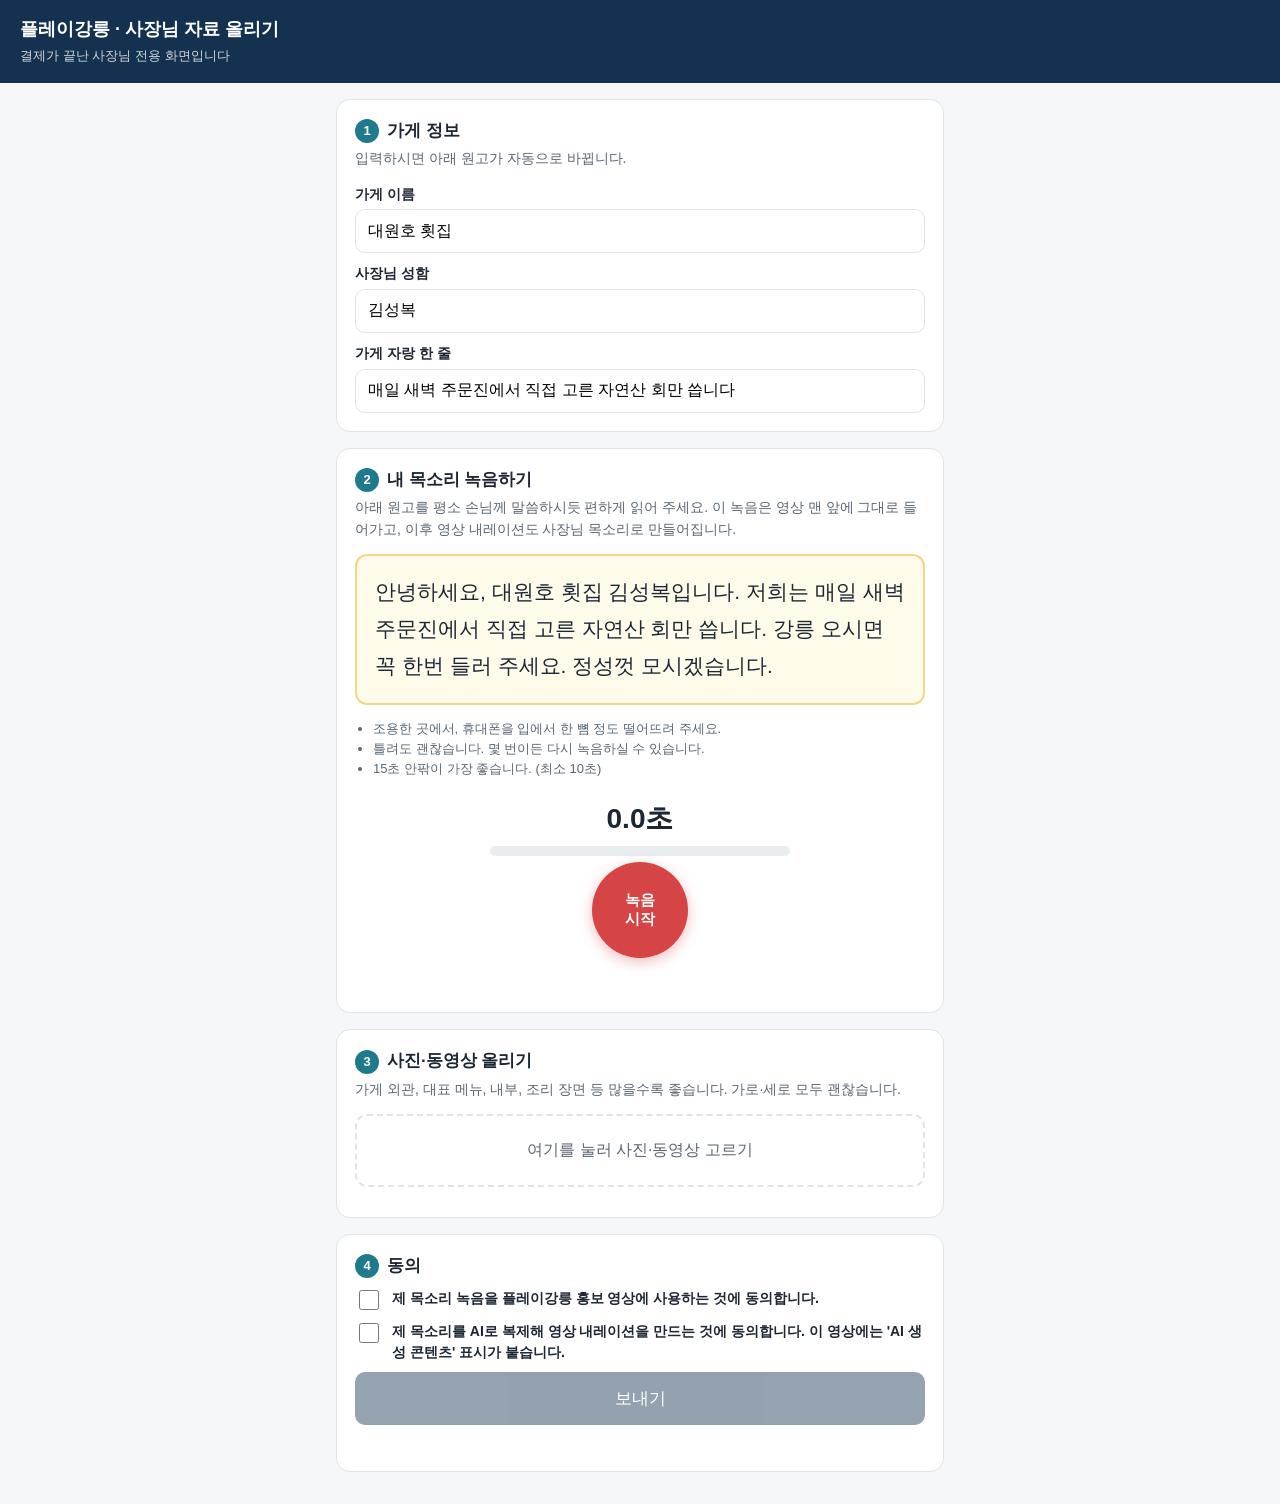
==== public/studio/index.html @ 4b30c41b "사장님 자료 올리기 화면(목소리 녹음·사진 동영상 올리기) 시험판 Co-Authored-By: Claude Opus 5.5 <noreply@anthropic.com> Claude-" ====
<!DOCTYPE html>
<html lang="ko">
<head>
<meta charset="utf-8">
<meta name="viewport" content="width=device-width,initial-scale=1">
<meta name="robots" content="noindex">
<title>사장님 자료 올리기 | 플레이강릉</title>
<style>
  :root{--navy:#14324f;--sea:#1f7a8c;--bg:#f5f7f9;--line:#dfe5ea;--red:#d64545;--ok:#2e8b57}
  *{box-sizing:border-box}
  body{margin:0;font-family:-apple-system,"Apple SD Gothic Neo","Malgun Gothic",sans-serif;background:var(--bg);color:#1c2733;line-height:1.55}
  header{background:var(--navy);color:#fff;padding:16px 20px}
  header b{font-size:18px}
  header small{display:block;opacity:.8;margin-top:2px}
  main{max-width:640px;margin:0 auto;padding:16px}
  .card{background:#fff;border:1px solid var(--line);border-radius:14px;padding:18px;margin-bottom:16px}
  h2{font-size:17px;margin:0 0 4px;display:flex;gap:8px;align-items:center}
  h2 .n{background:var(--sea);color:#fff;border-radius:50%;width:24px;height:24px;font-size:13px;display:inline-flex;align-items:center;justify-content:center}
  .desc{color:#5a6773;font-size:14px;margin:0 0 14px}
  label{display:block;font-size:14px;font-weight:600;margin:10px 0 4px}
  input[type=text]{width:100%;padding:12px;border:1px solid var(--line);border-radius:10px;font-size:16px}
  .script{background:#fffbea;border:2px solid #f0d78c;border-radius:12px;padding:18px;font-size:21px;line-height:1.75;font-weight:500;margin:14px 0}
  .tips{font-size:13px;color:#5a6773;margin:0;padding-left:18px}
  .recbox{text-align:center;padding:8px 0}
  .recbtn{width:96px;height:96px;border-radius:50%;border:0;background:var(--red);color:#fff;font-size:15px;font-weight:700;cursor:pointer;box-shadow:0 4px 14px rgba(214,69,69,.35)}
  .recbtn.on{animation:pulse 1.2s infinite}
  @keyframes pulse{50%{box-shadow:0 0 0 14px rgba(214,69,69,.12)}}
  .timer{font-size:28px;font-variant-numeric:tabular-nums;margin:10px 0 4px;font-weight:700}
  .meter{height:10px;background:#e8edf1;border-radius:6px;overflow:hidden;margin:6px auto;max-width:300px}
  .meter i{display:block;height:100%;width:0;background:var(--ok);transition:width .08s}
  .msg{font-size:14px;margin-top:8px;min-height:20px}
  .msg.bad{color:var(--red)} .msg.good{color:var(--ok)}
  audio{width:100%;margin-top:10px}
  .btn{display:inline-block;padding:12px 18px;border-radius:10px;border:1px solid var(--line);background:#fff;font-size:15px;cursor:pointer}
  .btn.main{background:var(--navy);color:#fff;border:0;width:100%;font-size:17px;padding:15px}
  .btn:disabled{opacity:.45;cursor:not-allowed}
  .drop{border:2px dashed var(--line);border-radius:12px;padding:22px;text-align:center;color:#5a6773;cursor:pointer}
  .thumbs{display:grid;grid-template-columns:repeat(3,1fr);gap:8px;margin-top:12px}
  .thumbs div{position:relative;aspect-ratio:1;border-radius:8px;overflow:hidden;background:#eee}
  .thumbs img,.thumbs video{width:100%;height:100%;object-fit:cover}
  .thumbs span{position:absolute;left:4px;bottom:4px;background:rgba(0,0,0,.6);color:#fff;font-size:11px;padding:1px 5px;border-radius:4px}
  .agree{display:flex;gap:10px;align-items:flex-start;font-size:14px;margin:8px 0}
  .agree input{width:20px;height:20px;margin-top:2px;flex:none}
  .hidden{display:none}
</style>
</head>
<body>
<header><b>플레이강릉 · 사장님 자료 올리기</b><small>결제가 끝난 사장님 전용 화면입니다</small></header>
<main>

<section class="card">
  <h2><span class="n">1</span>가게 정보</h2>
  <p class="desc">입력하시면 아래 원고가 자동으로 바뀝니다.</p>
  <label for="shop">가게 이름</label>
  <input id="shop" type="text" value="대원호 횟집">
  <label for="owner">사장님 성함</label>
  <input id="owner" type="text" value="김성복">
  <label for="pride">가게 자랑 한 줄</label>
  <input id="pride" type="text" value="매일 새벽 주문진에서 직접 고른 자연산 회만 씁니다">
</section>

<section class="card">
  <h2><span class="n">2</span>내 목소리 녹음하기</h2>
  <p class="desc">아래 원고를 평소 손님께 말씀하시듯 편하게 읽어 주세요. 이 녹음은 영상 맨 앞에 그대로 들어가고, 이후 영상 내레이션도 사장님 목소리로 만들어집니다.</p>
  <div class="script" id="script"></div>
  <ul class="tips">
    <li>조용한 곳에서, 휴대폰을 입에서 한 뼘 정도 떨어뜨려 주세요.</li>
    <li>틀려도 괜찮습니다. 몇 번이든 다시 녹음하실 수 있습니다.</li>
    <li>15초 안팎이 가장 좋습니다. (최소 10초)</li>
  </ul>
  <div class="recbox">
    <div class="timer" id="timer">0.0초</div>
    <div class="meter"><i id="level"></i></div>
    <button class="recbtn" id="rec">녹음<br>시작</button>
    <div class="msg" id="recmsg"></div>
    <audio id="play" controls class="hidden"></audio>
  </div>
</section>

<section class="card">
  <h2><span class="n">3</span>사진·동영상 올리기</h2>
  <p class="desc">가게 외관, 대표 메뉴, 내부, 조리 장면 등 많을수록 좋습니다. 가로·세로 모두 괜찮습니다.</p>
  <div class="drop" id="drop">여기를 눌러 사진·동영상 고르기</div>
  <input id="files" type="file" accept="image/*,video/*" multiple class="hidden">
  <div class="thumbs" id="thumbs"></div>
</section>

<section class="card">
  <h2><span class="n">4</span>동의</h2>
  <label class="agree"><input type="checkbox" id="c1"><span>제 목소리 녹음을 플레이강릉 홍보 영상에 사용하는 것에 동의합니다.</span></label>
  <label class="agree"><input type="checkbox" id="c2"><span>제 목소리를 AI로 복제해 영상 내레이션을 만드는 것에 동의합니다. 이 영상에는 'AI 생성 콘텐츠' 표시가 붙습니다.</span></label>
  <button class="btn main" id="send" disabled>보내기</button>
  <div class="msg" id="sendmsg"></div>
</section>

</main>
<script>
const $=id=>document.getElementById(id);
const MIN=10, MAX=25;
let blob=null, files=[];

function makeScript(){
  const s=$('shop').value.trim()||'○○', o=$('owner').value.trim()||'○○○', p=$('pride').value.trim()||'정성을 다해 손님을 모십니다';
  $('script').textContent=`안녕하세요, ${s} ${o}입니다. 저희는 ${p.replace(/[.。]$/,'')}. 강릉 오시면 꼭 한번 들러 주세요. 정성껏 모시겠습니다.`;
}
['shop','owner','pride'].forEach(i=>$(i).addEventListener('input',makeScript));
makeScript();

let rec, stream, chunks, t0, tick, ctx, analyser;
$('rec').onclick=async()=>{
  if(rec&&rec.state==='recording'){rec.stop();return;}
  try{stream=await navigator.mediaDevices.getUserMedia({audio:{echoCancellation:true,noiseSuppression:true}});}
  catch(e){msg('recmsg','마이크 사용을 허용해 주셔야 녹음할 수 있습니다.','bad');return;}
  ctx=new AudioContext(); analyser=ctx.createAnalyser(); analyser.fftSize=512;
  ctx.createMediaStreamSource(stream).connect(analyser);
  const buf=new Uint8Array(analyser.fftSize); let peak=0;
  chunks=[]; rec=new MediaRecorder(stream);
  rec.ondataavailable=e=>chunks.push(e.data);
  rec.onstop=()=>{
    clearInterval(tick); stream.getTracks().forEach(t=>t.stop()); ctx.close();
    $('rec').classList.remove('on'); $('rec').innerHTML='다시<br>녹음';
    const sec=(performance.now()-t0)/1000;
    blob=new Blob(chunks,{type:rec.mimeType});
    $('play').src=URL.createObjectURL(blob); $('play').classList.remove('hidden');
    if(sec<MIN){blob=null;msg('recmsg',`${sec.toFixed(1)}초로 짧습니다. 10초 이상 되도록 천천히 다시 읽어 주세요.`,'bad');}
    else if(peak<0.08){blob=null;msg('recmsg','소리가 너무 작게 녹음됐습니다. 휴대폰을 조금 더 가까이 대고 다시 녹음해 주세요.','bad');}
    else msg('recmsg',`잘 녹음됐습니다 (${sec.toFixed(1)}초). 들어 보시고 마음에 안 드시면 다시 녹음하세요.`,'good');
    check();
  };
  rec.start(); t0=performance.now();
  $('rec').classList.add('on'); $('rec').innerHTML='녹음<br>끝내기'; $('play').classList.add('hidden'); msg('recmsg','녹음 중입니다. 원고를 읽어 주세요.');
  tick=setInterval(()=>{
    const sec=(performance.now()-t0)/1000; $('timer').textContent=sec.toFixed(1)+'초';
    analyser.getByteTimeDomainData(buf); let m=0; for(const v of buf)m=Math.max(m,Math.abs(v-128)/128);
    peak=Math.max(peak,m); $('level').style.width=Math.min(100,m*160)+'%';
    if(sec>=MAX)rec.stop();
  },80);
};

$('drop').onclick=()=>$('files').click();
$('files').onchange=e=>{
  for(const f of e.target.files){
    files.push(f);
    const d=document.createElement('div'), u=URL.createObjectURL(f);
    d.innerHTML=f.type.startsWith('video')?`<video src="${u}" muted></video><span>동영상</span>`:`<img src="${u}">`;
    $('thumbs').appendChild(d);
  }
  $('drop').textContent=`${files.length}개 골랐습니다 · 눌러서 더 추가`; check();
};
['c1','c2'].forEach(i=>$(i).onchange=check);
function check(){$('send').disabled=!(blob&&files.length&&$('c1').checked&&$('c2').checked);}
function msg(id,t,c){$(id).textContent=t;$(id).className='msg'+(c?' '+c:'');}

$('send').onclick=()=>{
  // 받는 서버(비즈펍) 연결 전: 지금은 보내지 않고 안내만 한다.
  msg('sendmsg','시험 화면입니다. 받는 곳(서버) 연결 후 실제로 전송됩니다.','bad');
};
</script>
</body>
</html>
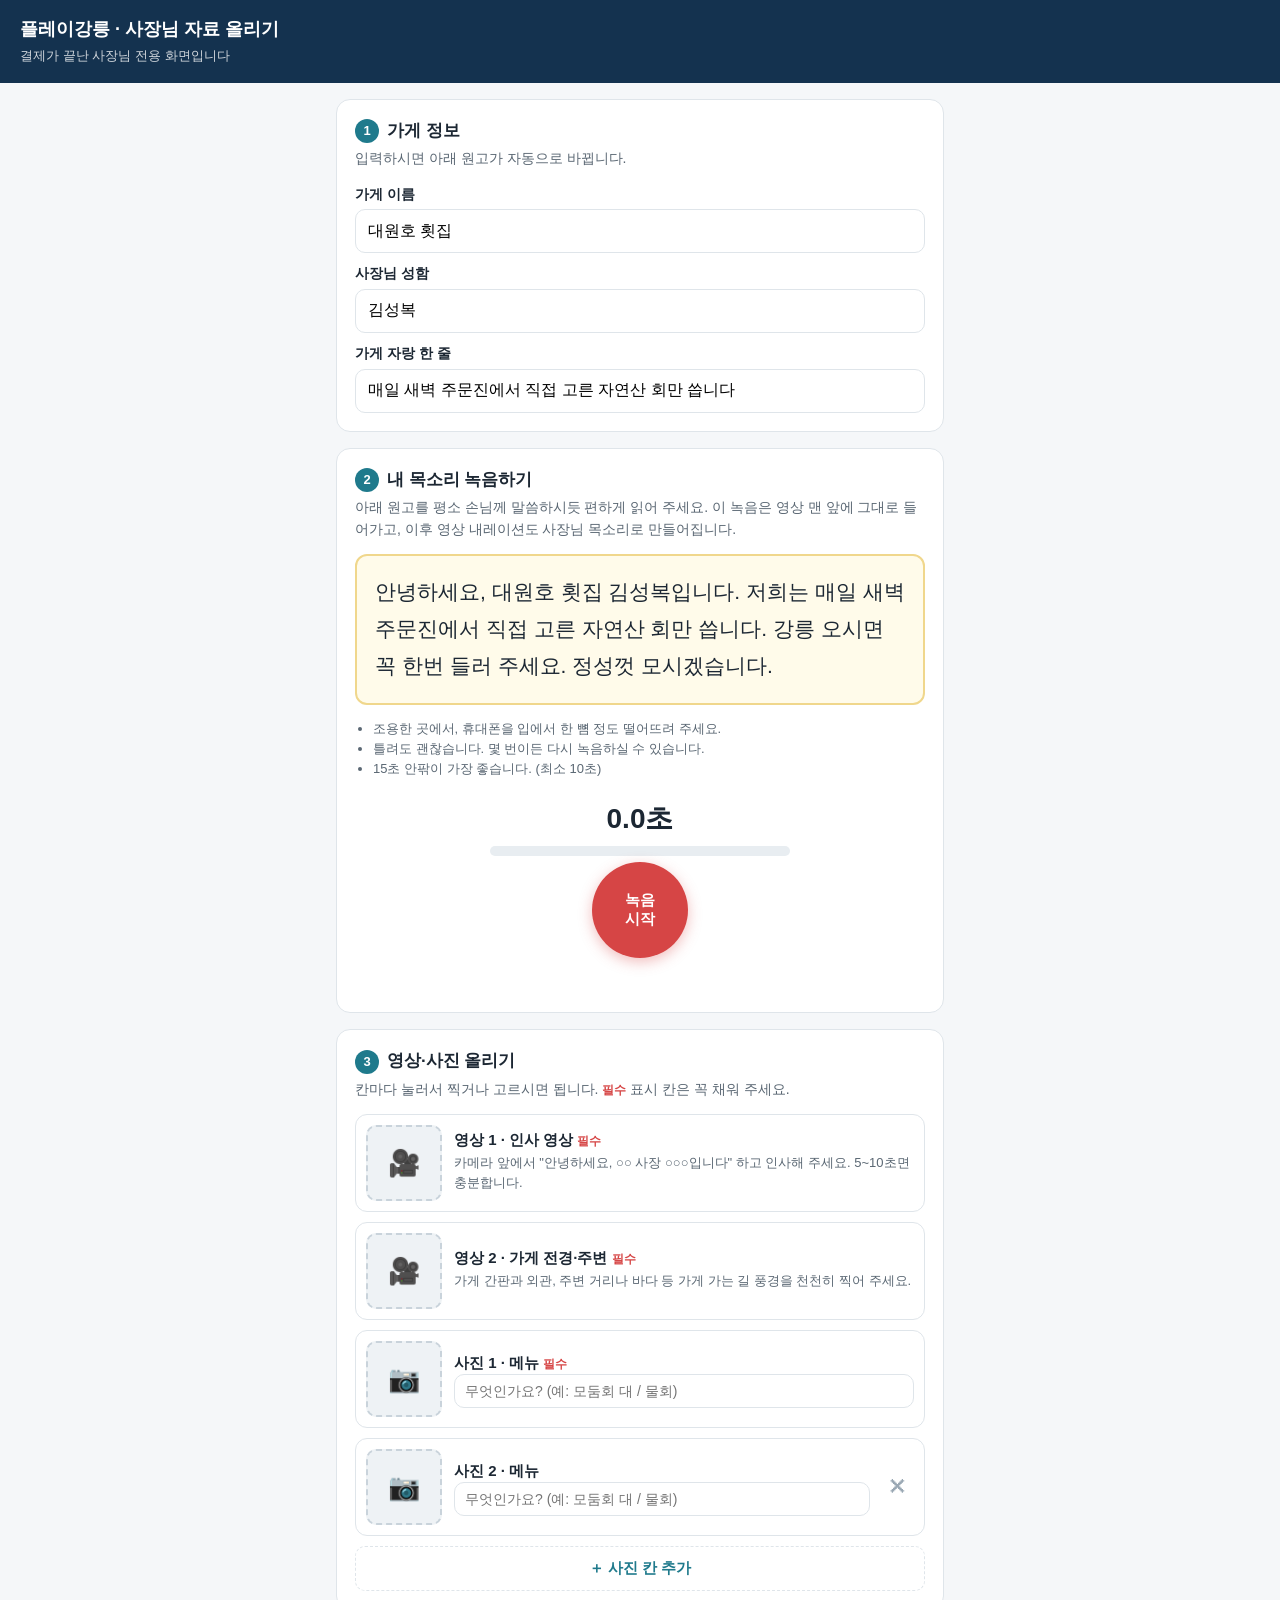
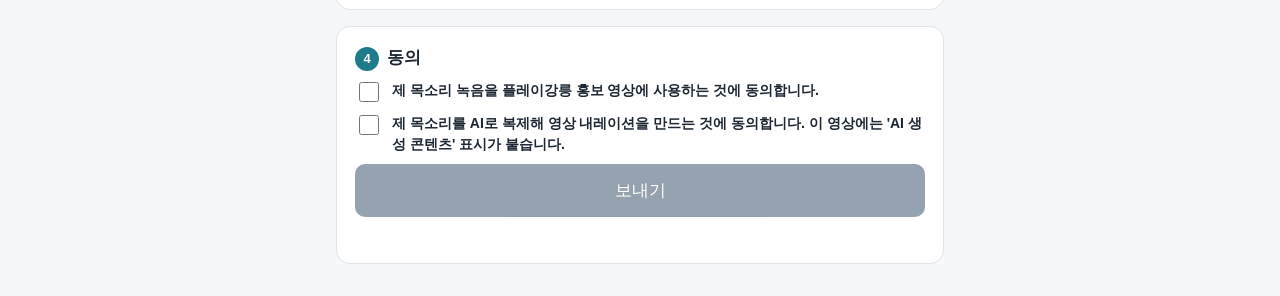
==== commit 2de31874: "자료 올리기: 영상1 인사·영상2 전경·사진 칸별 올리기, 사진 칸 추가 Co-Authored-By: Claude Opus 5.5 <noreply@anthropic.com> Cla" ====
--- a/public/studio/index.html
+++ b/public/studio/index.html
@@ -39,6 +39,17 @@
   .thumbs div{position:relative;aspect-ratio:1;border-radius:8px;overflow:hidden;background:#eee}
   .thumbs img,.thumbs video{width:100%;height:100%;object-fit:cover}
   .thumbs span{position:absolute;left:4px;bottom:4px;background:rgba(0,0,0,.6);color:#fff;font-size:11px;padding:1px 5px;border-radius:4px}
+  .slot{display:flex;gap:12px;align-items:center;border:1px solid var(--line);border-radius:12px;padding:10px;margin-bottom:10px}
+  .slot .pv{width:76px;height:76px;flex:none;border-radius:10px;background:#eef2f5;border:2px dashed #c9d3db;display:flex;align-items:center;justify-content:center;font-size:26px;color:#9aa8b4;overflow:hidden;cursor:pointer}
+  .slot .pv.done{border:0}
+  .slot .pv img,.slot .pv video{width:100%;height:100%;object-fit:cover}
+  .slot .tx{flex:1;min-width:0}
+  .slot .tt{font-weight:700;font-size:15px}
+  .slot .gd{font-size:13px;color:#5a6773;margin:2px 0 6px}
+  .slot input[type=text]{padding:8px 10px;font-size:14px}
+  .slot .x{border:0;background:none;color:#9aa8b4;font-size:20px;cursor:pointer;flex:none}
+  .req{color:var(--red);font-size:12px;font-weight:700}
+  .btn.add{width:100%;border-style:dashed;color:var(--sea);font-weight:600}
   .agree{display:flex;gap:10px;align-items:flex-start;font-size:14px;margin:8px 0}
   .agree input{width:20px;height:20px;margin-top:2px;flex:none}
   .hidden{display:none}
@@ -78,11 +89,10 @@
 </section>
 
 <section class="card">
-  <h2><span class="n">3</span>사진·동영상 올리기</h2>
-  <p class="desc">가게 외관, 대표 메뉴, 내부, 조리 장면 등 많을수록 좋습니다. 가로·세로 모두 괜찮습니다.</p>
-  <div class="drop" id="drop">여기를 눌러 사진·동영상 고르기</div>
-  <input id="files" type="file" accept="image/*,video/*" multiple class="hidden">
-  <div class="thumbs" id="thumbs"></div>
+  <h2><span class="n">3</span>영상·사진 올리기</h2>
+  <p class="desc">칸마다 눌러서 찍거나 고르시면 됩니다. <b class="req">필수</b> 표시 칸은 꼭 채워 주세요.</p>
+  <div id="slots"></div>
+  <button class="btn add" id="addPhoto">＋ 사진 칸 추가</button>
 </section>
 
 <section class="card">
@@ -97,7 +107,7 @@
 <script>
 const $=id=>document.getElementById(id);
 const MIN=10, MAX=25;
-let blob=null, files=[];
+let blob=null;
 
 function makeScript(){
   const s=$('shop').value.trim()||'○○', o=$('owner').value.trim()||'○○○', p=$('pride').value.trim()||'정성을 다해 손님을 모십니다';
@@ -137,18 +147,37 @@
   },80);
 };
 
-$('drop').onclick=()=>$('files').click();
-$('files').onchange=e=>{
-  for(const f of e.target.files){
-    files.push(f);
-    const d=document.createElement('div'), u=URL.createObjectURL(f);
-    d.innerHTML=f.type.startsWith('video')?`<video src="${u}" muted></video><span>동영상</span>`:`<img src="${u}">`;
-    $('thumbs').appendChild(d);
-  }
-  $('drop').textContent=`${files.length}개 골랐습니다 · 눌러서 더 추가`; check();
-};
+const slots=[];
+const SLOT_DEF=[
+  {kind:'video',title:'영상 1 · 인사 영상',guide:'카메라 앞에서 "안녕하세요, ○○ 사장 ○○○입니다" 하고 인사해 주세요. 5~10초면 충분합니다.',req:true,capture:'user'},
+  {kind:'video',title:'영상 2 · 가게 전경·주변',guide:'가게 간판과 외관, 주변 거리나 바다 등 가게 가는 길 풍경을 천천히 찍어 주세요.',req:true,capture:'environment'},
+  {kind:'photo',title:'사진 1 · 메뉴',req:true},
+  {kind:'photo',title:'사진 2 · 메뉴',req:false},
+];
+let photoNo=0;
+function addSlot(def){
+  if(def.kind==='photo'){photoNo++; def.title=def.title||`사진 ${photoNo}`;}
+  const o={...def,file:null}; slots.push(o);
+  const el=document.createElement('div'); el.className='slot';
+  const accept=o.kind==='video'?'video/*':'image/*';
+  el.innerHTML=`<div class="pv">${o.kind==='video'?'🎥':'📷'}</div>
+    <div class="tx"><div class="tt">${o.title} ${o.req?'<span class="req">필수</span>':''}</div>
+    ${o.guide?`<div class="gd">${o.guide}</div>`:''}
+    ${o.kind==='photo'?'<input type="text" placeholder="무엇인가요? (예: 모둠회 대 / 물회)">':''}</div>
+    ${o.req?'':'<button class="x" title="칸 빼기">✕</button>'}
+    <input type="file" accept="${accept}" class="hidden" ${o.capture?`capture="${o.capture}"`:''}>`;
+  const fi=el.querySelector('input[type=file]'), pv=el.querySelector('.pv');
+  pv.onclick=()=>fi.click();
+  fi.onchange=()=>{const f=fi.files[0]; if(!f)return; o.file=f; const u=URL.createObjectURL(f);
+    pv.className='pv done'; pv.innerHTML=o.kind==='video'?`<video src="${u}" muted playsinline></video>`:`<img src="${u}">`; check();};
+  const cap=el.querySelector('input[type=text]'); if(cap)cap.oninput=()=>o.caption=cap.value;
+  const x=el.querySelector('.x'); if(x)x.onclick=()=>{slots.splice(slots.indexOf(o),1); el.remove(); check();};
+  $('slots').appendChild(el);
+}
+SLOT_DEF.forEach(addSlot);
+$('addPhoto').onclick=()=>addSlot({kind:'photo'});
 ['c1','c2'].forEach(i=>$(i).onchange=check);
-function check(){$('send').disabled=!(blob&&files.length&&$('c1').checked&&$('c2').checked);}
+function check(){$('send').disabled=!(blob&&slots.every(o=>!o.req||o.file)&&$('c1').checked&&$('c2').checked);}
 function msg(id,t,c){$(id).textContent=t;$(id).className='msg'+(c?' '+c:'');}
 
 $('send').onclick=()=>{
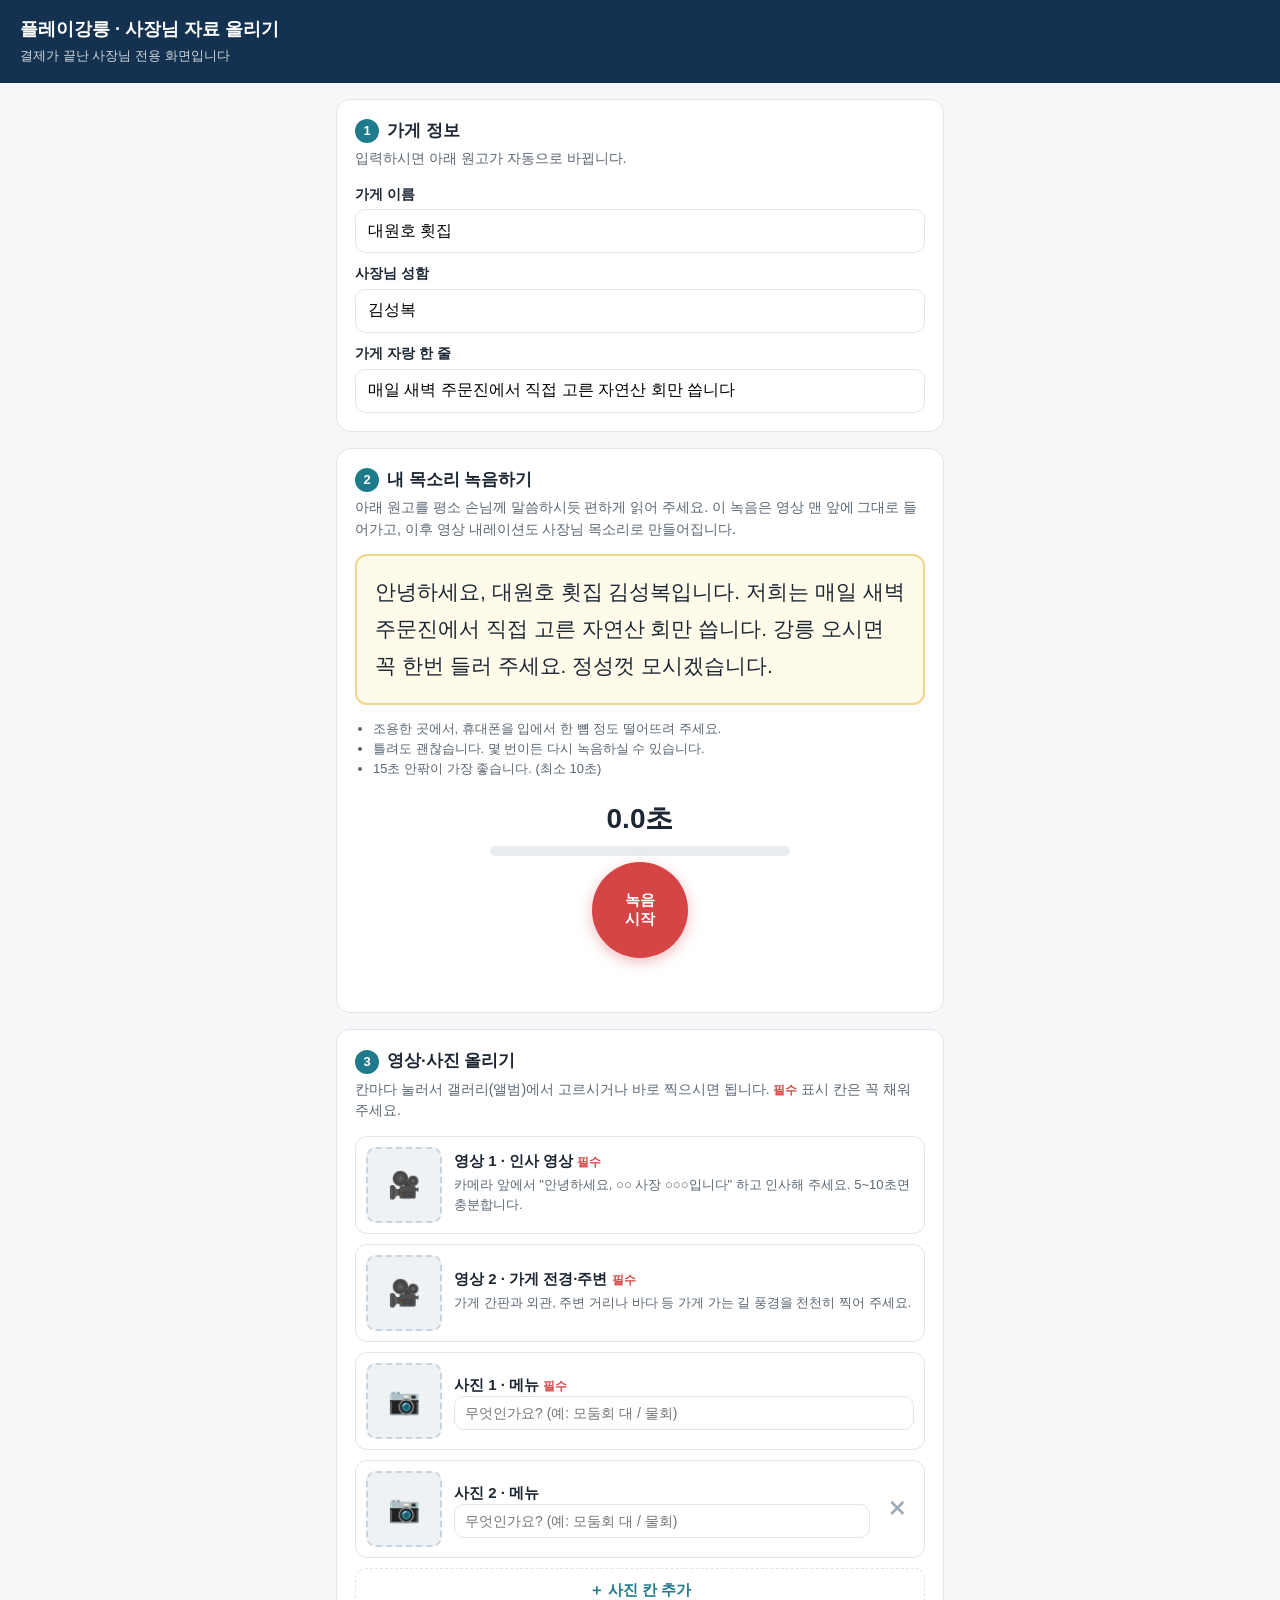
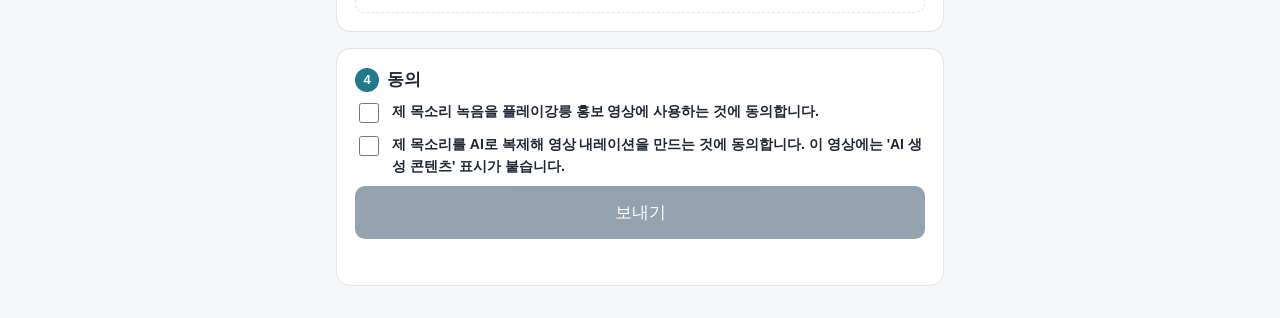
==== commit aea9faf8: "자료 올리기: 영상도 갤러리에서 고를 수 있게(카메라 고정 해제) Co-Authored-By: Claude Opus 5.5 <noreply@anthropic.com> Claude-" ====
--- a/public/studio/index.html
+++ b/public/studio/index.html
@@ -90,7 +90,7 @@
 
 <section class="card">
   <h2><span class="n">3</span>영상·사진 올리기</h2>
-  <p class="desc">칸마다 눌러서 찍거나 고르시면 됩니다. <b class="req">필수</b> 표시 칸은 꼭 채워 주세요.</p>
+  <p class="desc">칸마다 눌러서 갤러리(앨범)에서 고르시거나 바로 찍으시면 됩니다. <b class="req">필수</b> 표시 칸은 꼭 채워 주세요.</p>
   <div id="slots"></div>
   <button class="btn add" id="addPhoto">＋ 사진 칸 추가</button>
 </section>
@@ -134,7 +134,7 @@
     $('play').src=URL.createObjectURL(blob); $('play').classList.remove('hidden');
     if(sec<MIN){blob=null;msg('recmsg',`${sec.toFixed(1)}초로 짧습니다. 10초 이상 되도록 천천히 다시 읽어 주세요.`,'bad');}
     else if(peak<0.08){blob=null;msg('recmsg','소리가 너무 작게 녹음됐습니다. 휴대폰을 조금 더 가까이 대고 다시 녹음해 주세요.','bad');}
-    else msg('recmsg',`잘 녹음됐습니다 (${sec.toFixed(1)}초). 들어 보시고 마음에 안 드시면 다시 녹음하세요.`,'good');
+    else {voiceSec=sec.toFixed(1); msg('recmsg',`잘 녹음됐습니다 (${sec.toFixed(1)}초). 들어 보시고 마음에 안 드시면 다시 녹음하세요.`,'good');}
     check();
   };
   rec.start(); t0=performance.now();
@@ -149,8 +149,8 @@
 
 const slots=[];
 const SLOT_DEF=[
-  {kind:'video',title:'영상 1 · 인사 영상',guide:'카메라 앞에서 "안녕하세요, ○○ 사장 ○○○입니다" 하고 인사해 주세요. 5~10초면 충분합니다.',req:true,capture:'user'},
-  {kind:'video',title:'영상 2 · 가게 전경·주변',guide:'가게 간판과 외관, 주변 거리나 바다 등 가게 가는 길 풍경을 천천히 찍어 주세요.',req:true,capture:'environment'},
+  {kind:'video',title:'영상 1 · 인사 영상',guide:'카메라 앞에서 "안녕하세요, ○○ 사장 ○○○입니다" 하고 인사해 주세요. 5~10초면 충분합니다.',req:true},
+  {kind:'video',title:'영상 2 · 가게 전경·주변',guide:'가게 간판과 외관, 주변 거리나 바다 등 가게 가는 길 풍경을 천천히 찍어 주세요.',req:true},
   {kind:'photo',title:'사진 1 · 메뉴',req:true},
   {kind:'photo',title:'사진 2 · 메뉴',req:false},
 ];
@@ -165,7 +165,7 @@
     ${o.guide?`<div class="gd">${o.guide}</div>`:''}
     ${o.kind==='photo'?'<input type="text" placeholder="무엇인가요? (예: 모둠회 대 / 물회)">':''}</div>
     ${o.req?'':'<button class="x" title="칸 빼기">✕</button>'}
-    <input type="file" accept="${accept}" class="hidden" ${o.capture?`capture="${o.capture}"`:''}>`;
+    <input type="file" accept="${accept}" class="hidden">`;
   const fi=el.querySelector('input[type=file]'), pv=el.querySelector('.pv');
   pv.onclick=()=>fi.click();
   fi.onchange=()=>{const f=fi.files[0]; if(!f)return; o.file=f; const u=URL.createObjectURL(f);
@@ -180,10 +180,45 @@
 function check(){$('send').disabled=!(blob&&slots.every(o=>!o.req||o.file)&&$('c1').checked&&$('c2').checked);}
 function msg(id,t,c){$(id).textContent=t;$(id).className='msg'+(c?' '+c:'');}
 
-$('send').onclick=()=>{
-  // 받는 서버(비즈펍) 연결 전: 지금은 보내지 않고 안내만 한다.
-  msg('sendmsg','시험 화면입니다. 받는 곳(서버) 연결 후 실제로 전송됩니다.','bad');
+// ── 보내기: 구글 드라이브 '플레이강릉/01_촬영원본/가게이름/' 으로 ──
+const API='https://script.google.com/macros/s/AKfycbwg13lnYXOYqJgMWF-jXnUqctoZQfSInuUu_42goIrSCI1JF9vPFpZdC0v_Jk_APPlM/exec';
+const CODE=new URLSearchParams(location.search).get('c')||'';
+const CHUNK=4*1024*1024; // 256KB의 배수여야 한다
+async function api(o){
+  const r=await fetch(API,{method:'POST',body:JSON.stringify({code:CODE,...o})});
+  const j=await r.json(); if(!j.ok)throw new Error(j.error||'오류'); return j;
+}
+function b64(buf){let s='';const a=new Uint8Array(buf);for(let i=0;i<a.length;i+=0x8000)s+=String.fromCharCode.apply(null,a.subarray(i,i+0x8000));return btoa(s);}
+function ext(f){const m=(f.name||'').match(/\.[a-z0-9]+$/i);if(m)return m[0].toLowerCase();
+  const t=f.type||'';return t.includes('mp4')?(t.startsWith('audio')?'.m4a':'.mp4'):t.includes('webm')?'.webm':t.includes('ogg')?'.ogg':t.includes('png')?'.png':t.includes('jpeg')?'.jpg':'';}
+async function upload(file,kind,name,onp){
+  const st=await api({action:'start',kind,name,mime:file.type,size:file.size});
+  for(let pos=0;pos<file.size;){
+    const part=file.slice(pos,pos+CHUNK);
+    const r=await api({action:'chunk',session:st.session,start:pos,total:file.size,mime:file.type,data:b64(await part.arrayBuffer())});
+    pos+=part.size; onp(part.size); if(r.done)break;
+  }
+}
+let voiceSec=0;
+$('send').onclick=async()=>{
+  if(!CODE){msg('sendmsg','가게 전용 주소로 들어오셔야 보낼 수 있습니다. 플레이강릉에서 보내 드린 주소를 눌러 주세요.','bad');return;}
+  const d=new Date(),z=n=>String(n).padStart(2,'0'); const stamp=`${d.getFullYear()}${z(d.getMonth()+1)}${z(d.getDate())}-${z(d.getHours())}${z(d.getMinutes())}`;
+  const jobs=[{file:blob,kind:'voice',name:`목소리_${stamp}${ext(blob)}`}];
+  let pn=0;
+  for(const o of slots){ if(!o.file)continue;
+    if(o.kind==='video') jobs.push({file:o.file,kind:'video',name:`${o.title.split(' · ')[0].replace(' ','')}_${o.title.split(' · ')[1]||''}_${stamp}${ext(o.file)}`});
+    else {pn++; const cap=(o.caption||'').trim()||(o.title.split(' · ')[1]||'사진');
+      jobs.push({file:o.file,kind:'photo',name:`사진${String(pn).padStart(2,'0')}_${cap}_${stamp}${ext(o.file)}`});}
+  }
+  const total=jobs.reduce((a,j)=>a+j.file.size,0); let done=0;
+  $('send').disabled=true;
+  try{
+    for(const j of jobs){ await upload(j.file,j.kind,j.name,n=>{done+=n;msg('sendmsg',`보내는 중… ${Math.round(done/total*100)}% (${j.name.split('_')[0]})`);}); }
+    await api({action:'done',owner:$('owner').value,pride:$('pride').value,script:$('script').textContent,voiceSec,c1:$('c1').checked,c2:$('c2').checked,files:jobs.map(j=>j.name)});
+    msg('sendmsg','다 보냈습니다. 감사합니다! 영상이 만들어지면 확인 연락을 드리겠습니다.','good');
+  }catch(e){ msg('sendmsg','보내다가 멈췄습니다: '+e.message+' — 잠시 뒤 다시 눌러 주세요.','bad'); $('send').disabled=false; }
 };
+if(CODE) api({action:'info'}).then(j=>{ $('shop').value=j.name; $('shop').readOnly=true; if(j.owner)$('owner').value=j.owner; makeScript(); }).catch(e=>msg('sendmsg',e.message,'bad'));
 </script>
 </body>
 </html>
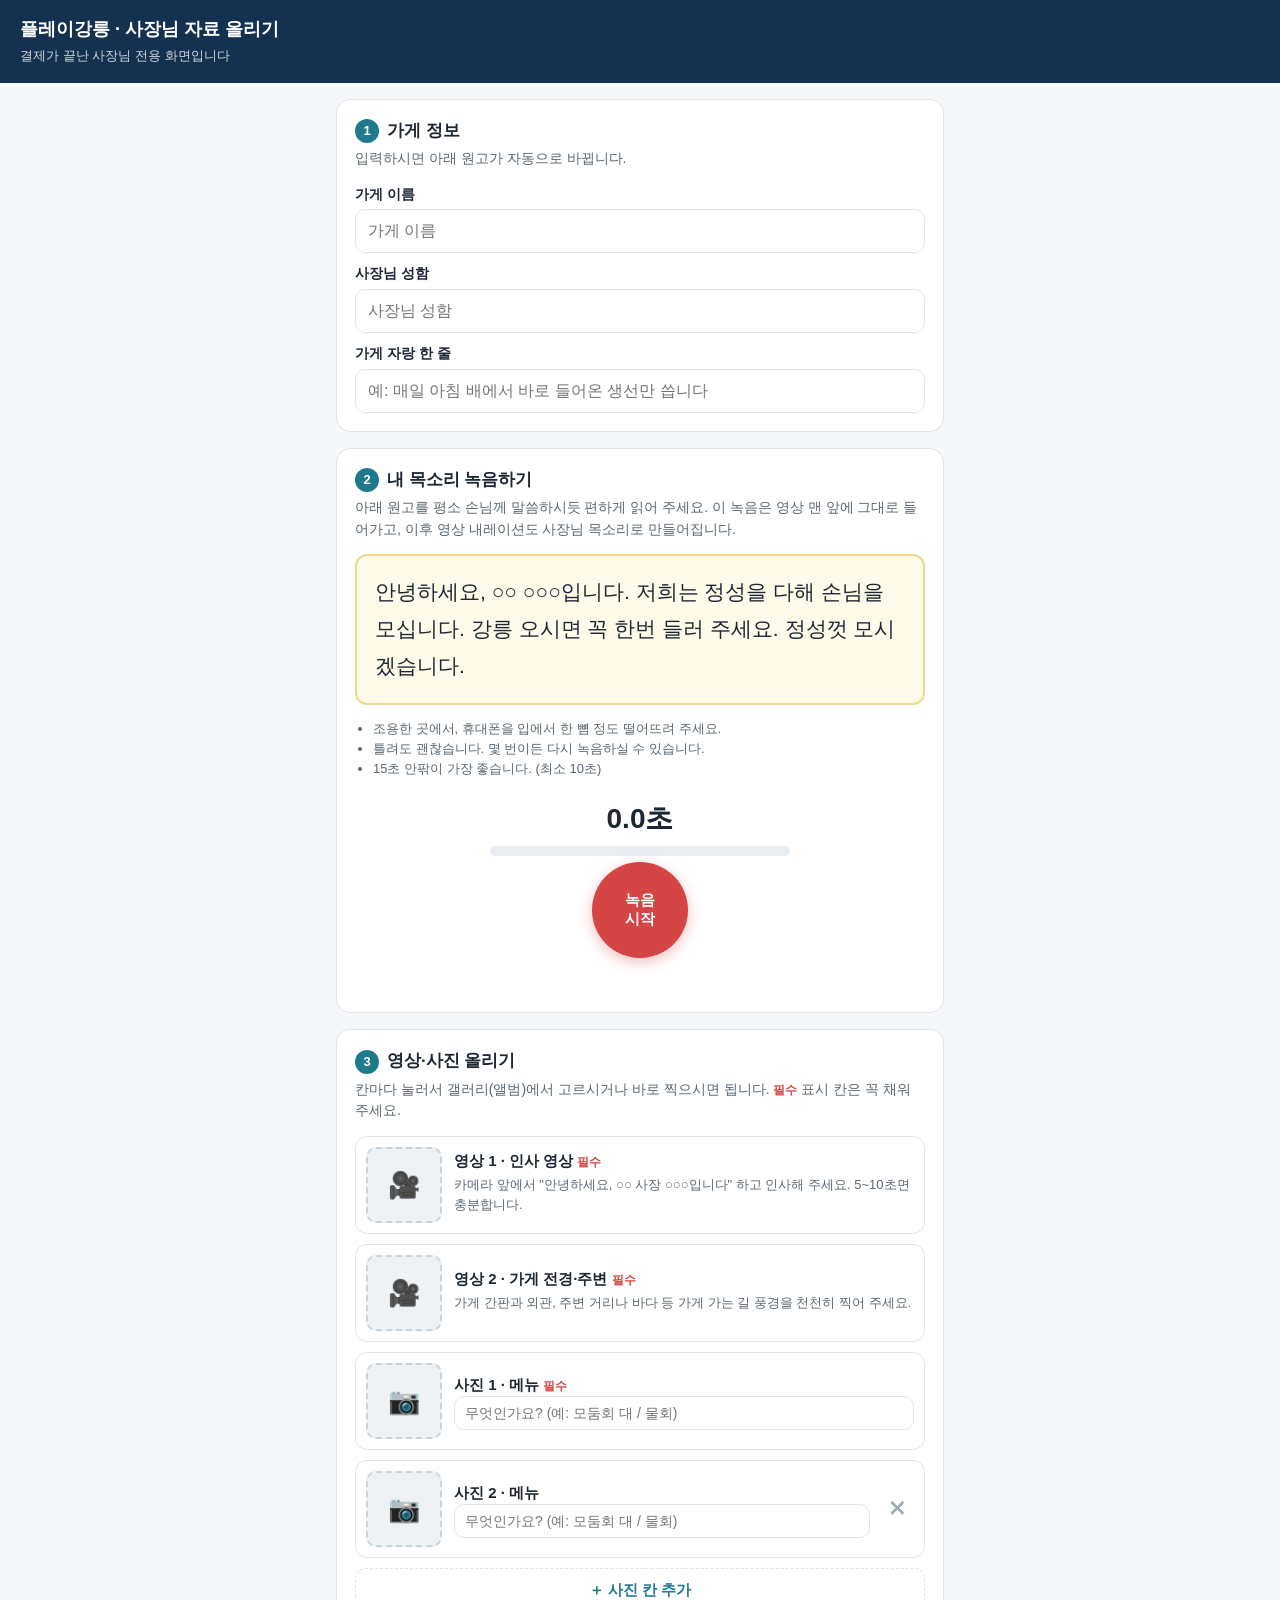
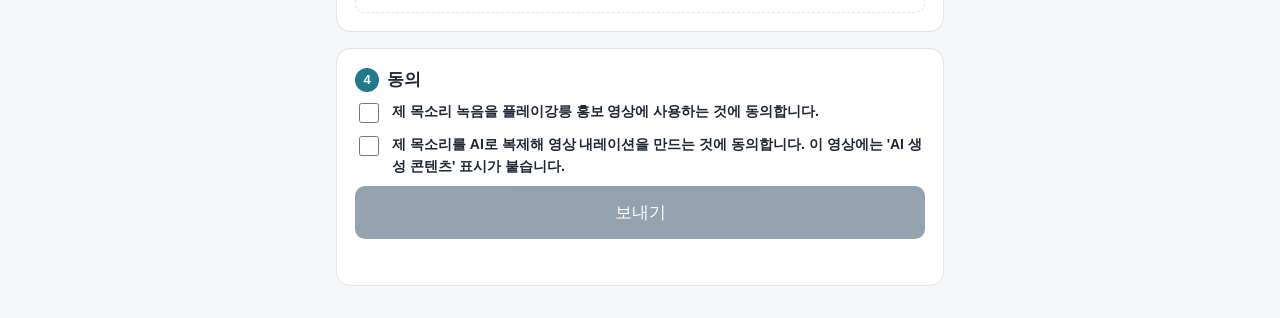
==== commit a83f5622: "사장님 화면(/my) 추가, 자료 올리기가 파일 정보를 관리자에 넘기도록, Apps Script 관리자 연동 Co-Authored-By: Claude Opus 5.5 <norepl" ====
--- a/public/studio/index.html
+++ b/public/studio/index.html
@@ -63,11 +63,11 @@
   <h2><span class="n">1</span>가게 정보</h2>
   <p class="desc">입력하시면 아래 원고가 자동으로 바뀝니다.</p>
   <label for="shop">가게 이름</label>
-  <input id="shop" type="text" value="대원호 횟집">
+  <input id="shop" type="text" value="" placeholder="가게 이름">
   <label for="owner">사장님 성함</label>
-  <input id="owner" type="text" value="김성복">
+  <input id="owner" type="text" value="" placeholder="사장님 성함">
   <label for="pride">가게 자랑 한 줄</label>
-  <input id="pride" type="text" value="매일 새벽 주문진에서 직접 고른 자연산 회만 씁니다">
+  <input id="pride" type="text" value="" placeholder="예: 매일 아침 배에서 바로 들어온 생선만 씁니다">
 </section>
 
 <section class="card">
@@ -196,25 +196,25 @@
   for(let pos=0;pos<file.size;){
     const part=file.slice(pos,pos+CHUNK);
     const r=await api({action:'chunk',session:st.session,start:pos,total:file.size,mime:file.type,data:b64(await part.arrayBuffer())});
-    pos+=part.size; onp(part.size); if(r.done)break;
+    pos+=part.size; onp(part.size); if(r.done)return r.id;
   }
 }
 let voiceSec=0;
 $('send').onclick=async()=>{
   if(!CODE){msg('sendmsg','가게 전용 주소로 들어오셔야 보낼 수 있습니다. 플레이강릉에서 보내 드린 주소를 눌러 주세요.','bad');return;}
   const d=new Date(),z=n=>String(n).padStart(2,'0'); const stamp=`${d.getFullYear()}${z(d.getMonth()+1)}${z(d.getDate())}-${z(d.getHours())}${z(d.getMinutes())}`;
-  const jobs=[{file:blob,kind:'voice',name:`목소리_${stamp}${ext(blob)}`}];
+  const jobs=[{file:blob,kind:'voice',name:`목소리_${stamp}${ext(blob)}`,caption:''}];
   let pn=0;
   for(const o of slots){ if(!o.file)continue;
-    if(o.kind==='video') jobs.push({file:o.file,kind:'video',name:`${o.title.split(' · ')[0].replace(' ','')}_${o.title.split(' · ')[1]||''}_${stamp}${ext(o.file)}`});
+    if(o.kind==='video') jobs.push({file:o.file,kind:'video',caption:o.title.split(' · ')[1]||'',name:`${o.title.split(' · ')[0].replace(' ','')}_${o.title.split(' · ')[1]||''}_${stamp}${ext(o.file)}`});
     else {pn++; const cap=(o.caption||'').trim()||(o.title.split(' · ')[1]||'사진');
-      jobs.push({file:o.file,kind:'photo',name:`사진${String(pn).padStart(2,'0')}_${cap}_${stamp}${ext(o.file)}`});}
+      jobs.push({file:o.file,kind:'photo',caption:cap,name:`사진${String(pn).padStart(2,'0')}_${cap}_${stamp}${ext(o.file)}`});}
   }
   const total=jobs.reduce((a,j)=>a+j.file.size,0); let done=0;
   $('send').disabled=true;
   try{
-    for(const j of jobs){ await upload(j.file,j.kind,j.name,n=>{done+=n;msg('sendmsg',`보내는 중… ${Math.round(done/total*100)}% (${j.name.split('_')[0]})`);}); }
-    await api({action:'done',owner:$('owner').value,pride:$('pride').value,script:$('script').textContent,voiceSec,c1:$('c1').checked,c2:$('c2').checked,files:jobs.map(j=>j.name)});
+    for(const j of jobs){ j.id=await upload(j.file,j.kind,j.name,n=>{done+=n;msg('sendmsg',`보내는 중… ${Math.round(done/total*100)}% (${j.name.split('_')[0]})`);}); }
+    await api({action:'done',owner:$('owner').value,pride:$('pride').value,script:$('script').textContent,voiceSec,c1:$('c1').checked,c2:$('c2').checked,files:jobs.map(j=>({name:j.name,id:j.id||'',kind:j.kind,caption:j.caption||'',mime:j.file.type||''}))});
     msg('sendmsg','다 보냈습니다. 감사합니다! 영상이 만들어지면 확인 연락을 드리겠습니다.','good');
   }catch(e){ msg('sendmsg','보내다가 멈췄습니다: '+e.message+' — 잠시 뒤 다시 눌러 주세요.','bad'); $('send').disabled=false; }
 };
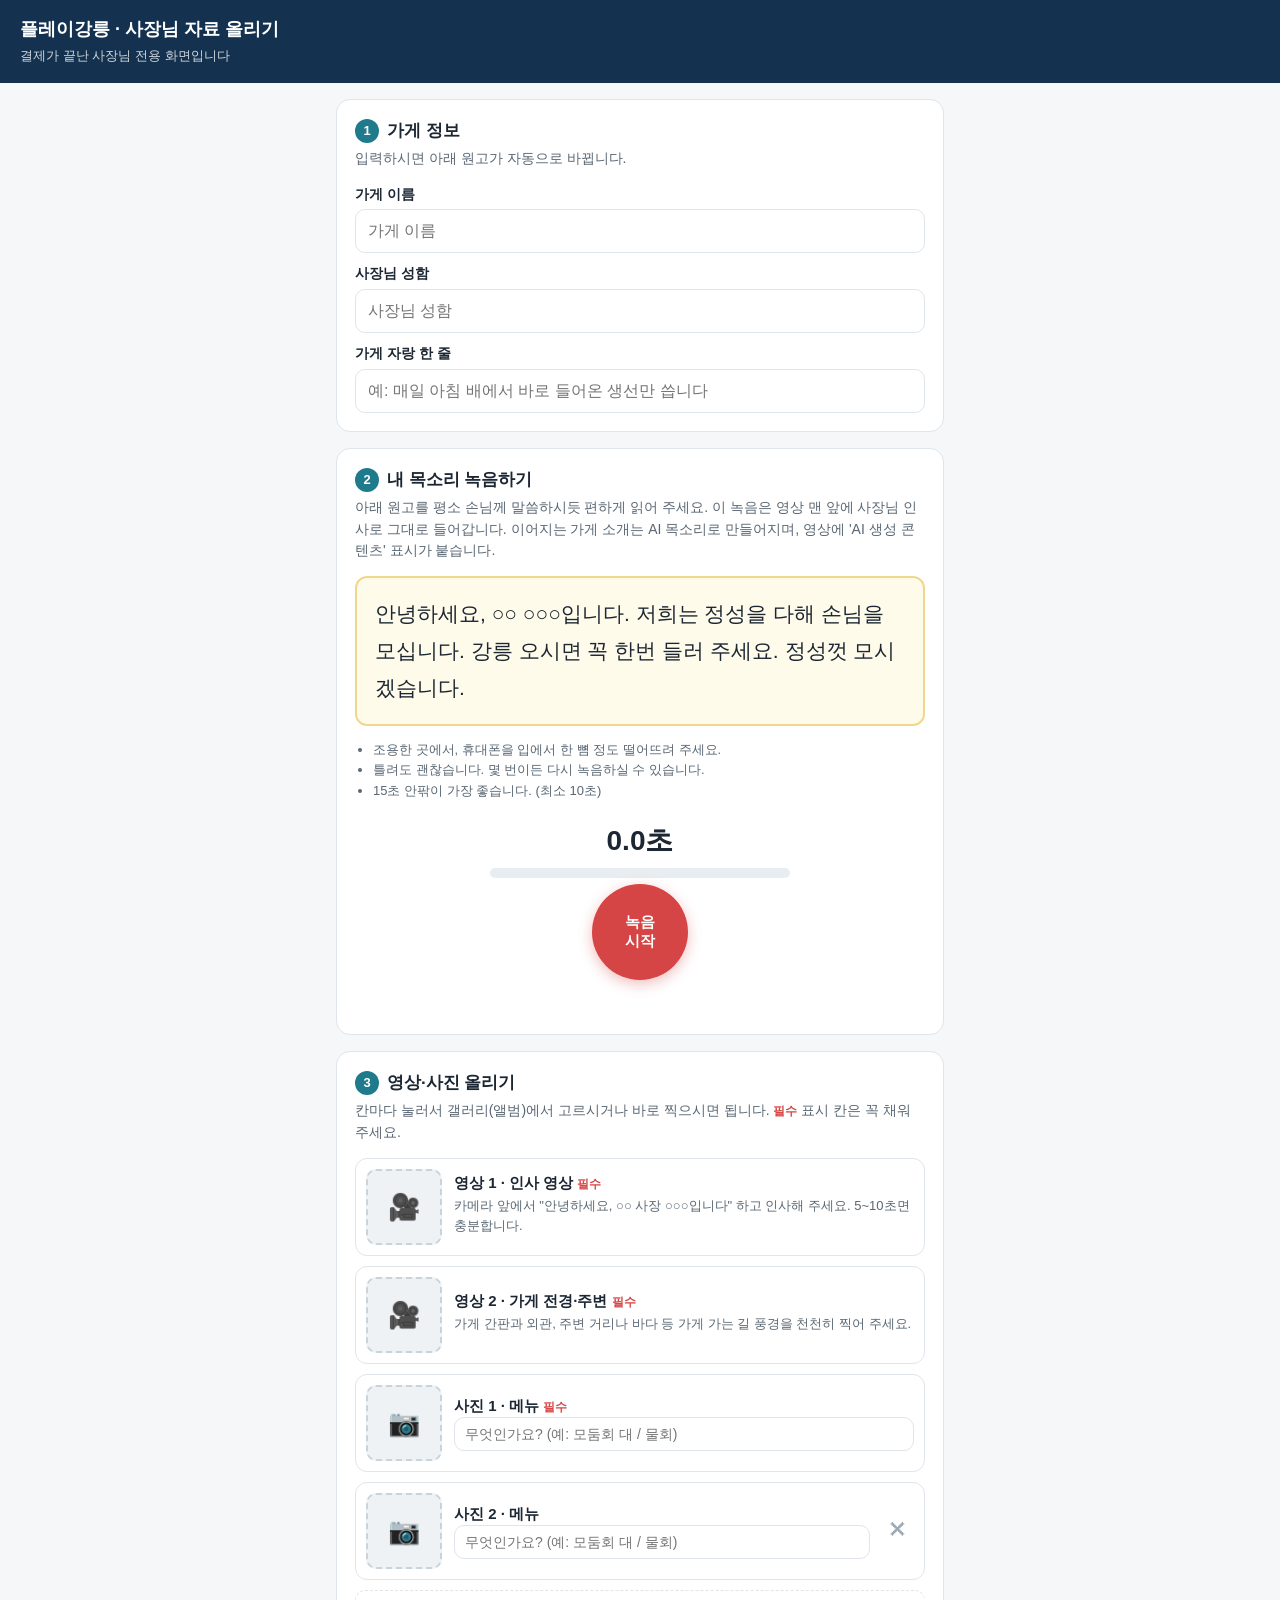
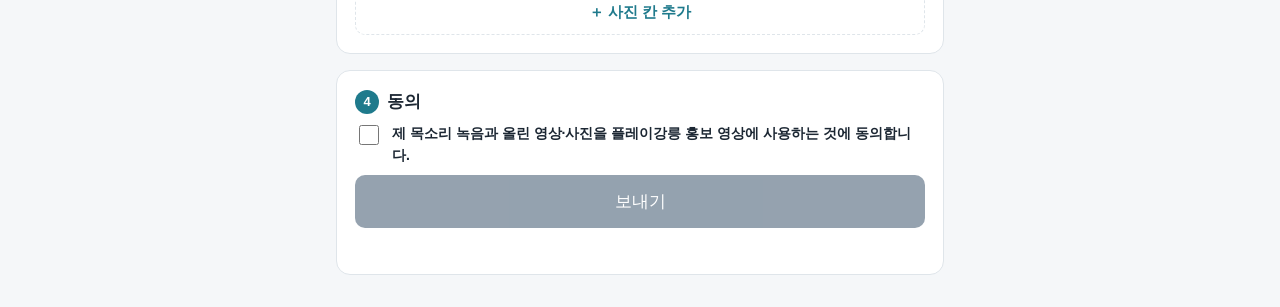
==== commit 73c8194d: "자료 올리기: 명소 종류면 인사 녹음·인사 영상 없이 주제·소개 내용·사진만 받기, AI 목소리 복제 동의 삭제 Co-Authored-By: Claude Opus 5.5 <nore" ====
--- a/public/studio/index.html
+++ b/public/studio/index.html
@@ -56,23 +56,31 @@
 </style>
 </head>
 <body>
-<header><b>플레이강릉 · 사장님 자료 올리기</b><small>결제가 끝난 사장님 전용 화면입니다</small></header>
+<header><b id="htitle">플레이강릉 · 사장님 자료 올리기</b><small id="hsub">결제가 끝난 사장님 전용 화면입니다</small></header>
 <main>
 
 <section class="card">
-  <h2><span class="n">1</span>가게 정보</h2>
-  <p class="desc">입력하시면 아래 원고가 자동으로 바뀝니다.</p>
-  <label for="shop">가게 이름</label>
+  <h2><span class="n">1</span><span id="t1">가게 정보</span></h2>
+  <p class="desc" id="d1">입력하시면 아래 원고가 자동으로 바뀝니다.</p>
+  <label for="shop" id="lshop">가게 이름</label>
   <input id="shop" type="text" value="" placeholder="가게 이름">
+  <div id="shopOnly">
   <label for="owner">사장님 성함</label>
   <input id="owner" type="text" value="" placeholder="사장님 성함">
   <label for="pride">가게 자랑 한 줄</label>
   <input id="pride" type="text" value="" placeholder="예: 매일 아침 배에서 바로 들어온 생선만 씁니다">
-</section>
-
-<section class="card">
+  </div>
+  <div id="spotOnly" class="hidden">
+  <label for="topic">이번 영상 주제</label>
+  <input id="topic" type="text" value="" placeholder="예: 겨울 대게 철, 주문진 수산시장 200% 즐기기">
+  <label for="intro">소개할 내용</label>
+  <textarea id="intro" rows="6" placeholder="한 줄에 한 문장씩 적어 주세요. 3줄 이상 적으면 그 문장을 그대로 읽고, 비워 두면 자동으로 만듭니다." style="width:100%;padding:12px;border:1px solid var(--line);border-radius:10px;font-size:16px;font-family:inherit"></textarea>
+  </div>
+</section>
+
+<section class="card" id="voiceCard">
   <h2><span class="n">2</span>내 목소리 녹음하기</h2>
-  <p class="desc">아래 원고를 평소 손님께 말씀하시듯 편하게 읽어 주세요. 이 녹음은 영상 맨 앞에 그대로 들어가고, 이후 영상 내레이션도 사장님 목소리로 만들어집니다.</p>
+  <p class="desc">아래 원고를 평소 손님께 말씀하시듯 편하게 읽어 주세요. 이 녹음은 영상 맨 앞에 사장님 인사로 그대로 들어갑니다. 이어지는 가게 소개는 AI 목소리로 만들어지며, 영상에 'AI 생성 콘텐츠' 표시가 붙습니다.</p>
   <div class="script" id="script"></div>
   <ul class="tips">
     <li>조용한 곳에서, 휴대폰을 입에서 한 뼘 정도 떨어뜨려 주세요.</li>
@@ -97,8 +105,7 @@
 
 <section class="card">
   <h2><span class="n">4</span>동의</h2>
-  <label class="agree"><input type="checkbox" id="c1"><span>제 목소리 녹음을 플레이강릉 홍보 영상에 사용하는 것에 동의합니다.</span></label>
-  <label class="agree"><input type="checkbox" id="c2"><span>제 목소리를 AI로 복제해 영상 내레이션을 만드는 것에 동의합니다. 이 영상에는 'AI 생성 콘텐츠' 표시가 붙습니다.</span></label>
+  <label class="agree"><input type="checkbox" id="c1"><span id="c1t">제 목소리 녹음과 올린 영상·사진을 플레이강릉 홍보 영상에 사용하는 것에 동의합니다.</span></label>
   <button class="btn main" id="send" disabled>보내기</button>
   <div class="msg" id="sendmsg"></div>
 </section>
@@ -106,6 +113,8 @@
 </main>
 <script>
 const $=id=>document.getElementById(id);
+// 11/14: 자료 올리는 곳은 하나. 관리자가 등록한 종류가 '명소'이면 사장님 인사(녹음·인사 영상) 없이 사진·영상과 소개 내용만 받는다.
+let KIND='shop';
 const MIN=10, MAX=25;
 let blob=null;
 
@@ -174,10 +183,29 @@
   const x=el.querySelector('.x'); if(x)x.onclick=()=>{slots.splice(slots.indexOf(o),1); el.remove(); check();};
   $('slots').appendChild(el);
 }
-SLOT_DEF.forEach(addSlot);
+const SPOT_DEF=[
+  {kind:'photo',title:'사진 1 · 전경',req:true},
+  {kind:'video',title:'영상 · 전경·분위기(있으면)',guide:'현장 분위기가 보이는 짧은 영상이 있으면 올려 주세요.',req:false},
+  {kind:'photo',title:'사진 2',req:false},
+  {kind:'photo',title:'사진 3',req:false},
+];
+function setKind(k){
+  KIND=k; $('slots').innerHTML=''; slots.length=0; photoNo=0;
+  if(k==='spot'){
+    $('htitle').textContent='플레이강릉 · 명소 자료 올리기'; $('hsub').textContent='명소·관광 자원 소개 영상용 화면입니다';
+    $('t1').textContent='명소 정보'; $('d1').textContent='이번 영상의 주제와 소개할 내용을 적어 주세요. 소개는 AI 목소리로 읽습니다.';
+    $('lshop').textContent='명소 이름'; $('shopOnly').classList.add('hidden'); $('spotOnly').classList.remove('hidden');
+    $('voiceCard').classList.add('hidden');
+    $('c1t').textContent='올린 사진·영상은 직접 찍었거나, 공공누리처럼 홍보에 써도 된다는 허락을 받은 자료입니다.';
+    [...document.querySelectorAll('section.card:not(.hidden) h2 .n')].forEach((n,i)=>n.textContent=i+1);
+    SPOT_DEF.forEach(d=>addSlot({...d}));
+  } else SLOT_DEF.forEach(d=>addSlot({...d}));
+  check();
+}
+setKind('shop');
 $('addPhoto').onclick=()=>addSlot({kind:'photo'});
-['c1','c2'].forEach(i=>$(i).onchange=check);
-function check(){$('send').disabled=!(blob&&slots.every(o=>!o.req||o.file)&&$('c1').checked&&$('c2').checked);}
+$('c1').onchange=check;
+function check(){$('send').disabled=!((KIND==='spot'||blob)&&slots.every(o=>!o.req||o.file)&&$('c1').checked);}
 function msg(id,t,c){$(id).textContent=t;$(id).className='msg'+(c?' '+c:'');}
 
 // ── 보내기: 구글 드라이브 '플레이강릉/01_촬영원본/가게이름/' 으로 ──
@@ -203,7 +231,7 @@
 $('send').onclick=async()=>{
   if(!CODE){msg('sendmsg','가게 전용 주소로 들어오셔야 보낼 수 있습니다. 플레이강릉에서 보내 드린 주소를 눌러 주세요.','bad');return;}
   const d=new Date(),z=n=>String(n).padStart(2,'0'); const stamp=`${d.getFullYear()}${z(d.getMonth()+1)}${z(d.getDate())}-${z(d.getHours())}${z(d.getMinutes())}`;
-  const jobs=[{file:blob,kind:'voice',name:`목소리_${stamp}${ext(blob)}`,caption:''}];
+  const jobs=KIND==='spot'?[]:[{file:blob,kind:'voice',name:`목소리_${stamp}${ext(blob)}`,caption:''}];
   let pn=0;
   for(const o of slots){ if(!o.file)continue;
     if(o.kind==='video') jobs.push({file:o.file,kind:'video',caption:o.title.split(' · ')[1]||'',name:`${o.title.split(' · ')[0].replace(' ','')}_${o.title.split(' · ')[1]||''}_${stamp}${ext(o.file)}`});
@@ -214,10 +242,13 @@
   $('send').disabled=true;
   try{
     for(const j of jobs){ j.id=await upload(j.file,j.kind,j.name,n=>{done+=n;msg('sendmsg',`보내는 중… ${Math.round(done/total*100)}% (${j.name.split('_')[0]})`);}); }
-    await api({action:'done',owner:$('owner').value,pride:$('pride').value,script:$('script').textContent,voiceSec,c1:$('c1').checked,c2:$('c2').checked,files:jobs.map(j=>({name:j.name,id:j.id||'',kind:j.kind,caption:j.caption||'',mime:j.file.type||''}))});
-    msg('sendmsg','다 보냈습니다. 감사합니다! 영상이 만들어지면 확인 연락을 드리겠습니다.','good');
+    // 명소: pride 칸 = 소개할 내용, script 칸 = 이번 영상 주제(서버가 제작 방향으로 씀)
+    const spot=KIND==='spot';
+    await api({action:'done',owner:spot?'':$('owner').value,pride:spot?$('intro').value:$('pride').value,script:spot?$('topic').value:$('script').textContent,voiceSec:spot?'':voiceSec,c1:$('c1').checked,c2:false,files:jobs.map(j=>({name:j.name,id:j.id||'',kind:j.kind,caption:j.caption||'',mime:j.file.type||''}))});
+    msg('sendmsg',spot?'다 보냈습니다. 영상이 만들어지면 관리자 확인 대기함에 올라옵니다.':'다 보냈습니다. 감사합니다! 영상이 만들어지면 확인 연락을 드리겠습니다.','good');
   }catch(e){ msg('sendmsg','보내다가 멈췄습니다: '+e.message+' — 잠시 뒤 다시 눌러 주세요.','bad'); $('send').disabled=false; }
 };
+if(CODE) fetch('https://admin.playgangneung.com/api/pg/studio-info?c='+encodeURIComponent(CODE)).then(r=>r.json()).then(j=>{if(j.ok&&j.kind==='spot')setKind('spot');}).catch(()=>{});
 if(CODE) api({action:'info'}).then(j=>{ $('shop').value=j.name; $('shop').readOnly=true; if(j.owner)$('owner').value=j.owner; makeScript(); }).catch(e=>msg('sendmsg',e.message,'bad'));
 </script>
 </body>
